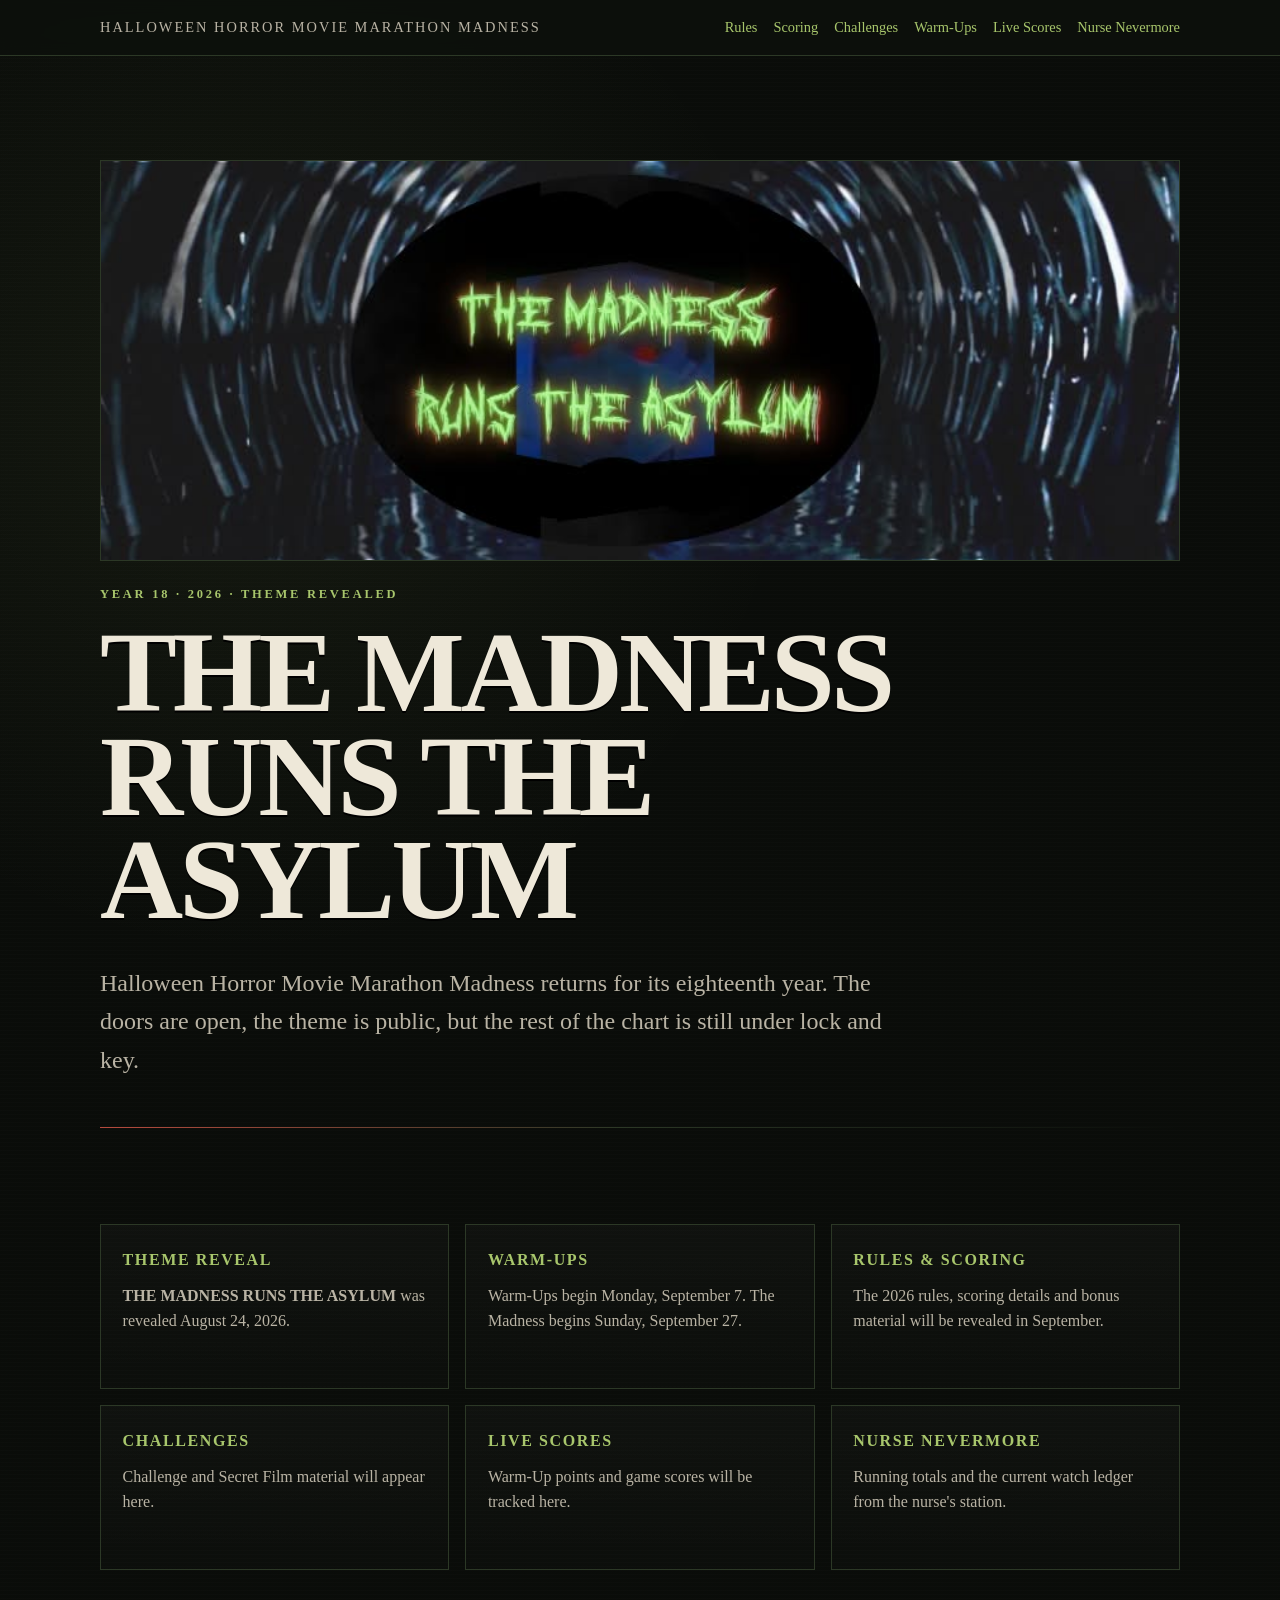
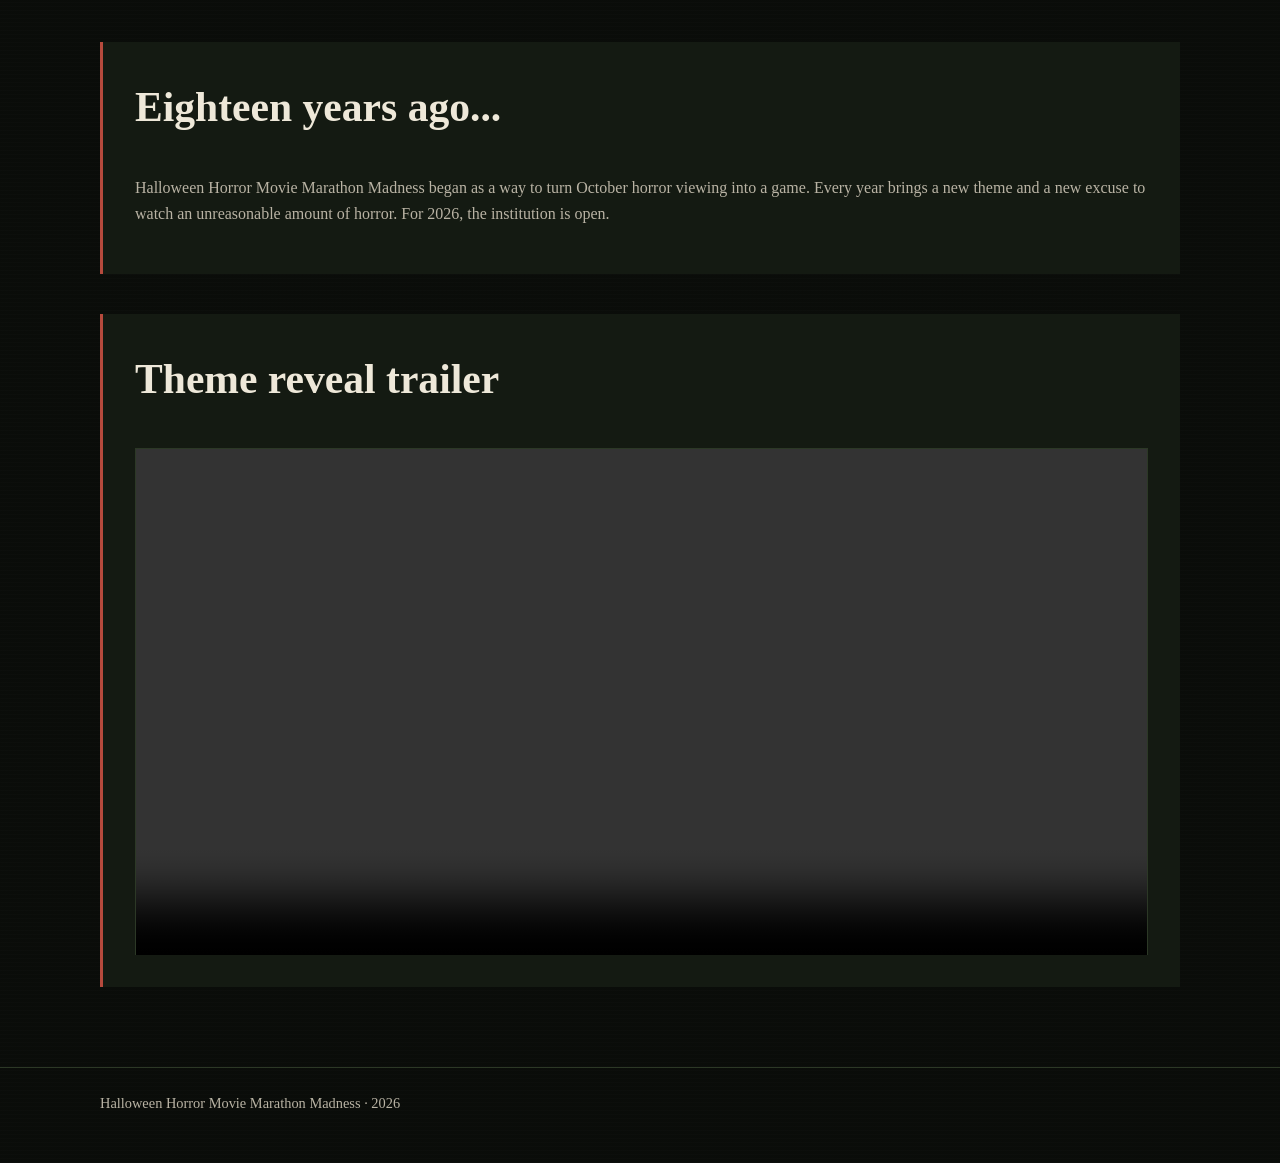
==== index.html @ efabafc4 "Bust Nurse Nevermore page cache" ====
<!doctype html>
<html lang="en">
<head>
  <meta charset="utf-8">
  <meta name="viewport" content="width=device-width, initial-scale=1">
  <meta name="theme-color" content="#11160f">
  <title>The Madness Runs the Asylum | Halloween Horror Movie Marathon Madness 2026</title>
  <link rel="stylesheet" href="style.css">
</head>
<body>
  <header>
    <div class="wrap">
      <nav aria-label="Primary">
        <a class="brand" href="index.html">Halloween Horror Movie Marathon Madness</a>
        <div class="navlinks">
          <a href="rules.html">Rules</a>
          <a href="scoring.html">Scoring</a>
          <a href="challenges.html">Challenges</a>
          <a href="warmups.html">Warm-Ups</a>
          <a href="live-scores.html?v=20260826-jenni">Live Scores</a>
          <a href="nurse-nevermore.html?v=20260929-2">Nurse Nevermore</a>
        </div>
      </nav>
    </div>
  </header>

  <main class="wrap">
    <section class="hero" aria-labelledby="title">
      <img src="Madness Tube.jfif" alt="The Madness Runs the Asylum banner" style="display:block;width:100%;height:auto;margin-bottom:1.5rem;border:1px solid var(--line);">
      <p class="kicker">Year 18 · 2026 · Theme Revealed</p>
      <h1 id="title">The Madness Runs the Asylum</h1>
      <p class="subhead">Halloween Horror Movie Marathon Madness returns for its eighteenth year. The doors are open, the theme is public, but the rest of the chart is still under lock and key.</p>
      <div class="divider" aria-hidden="true"></div>
    </section>

    <section class="grid" aria-label="2026 schedule">
      <article class="card"><h2>Theme Reveal</h2><p><strong>THE MADNESS RUNS THE ASYLUM</strong> was revealed August 24, 2026.</p></article>
      <a class="card" href="warmups.html" style="text-decoration:none;"><h2>Warm-Ups</h2><p>Warm-Ups begin Monday, September 7. The Madness begins Sunday, September 27.</p></a>
      <article class="card"><h2>Rules &amp; Scoring</h2><p>The 2026 rules, scoring details and bonus material will be revealed in September.</p></article>
      <article class="card"><h2>Challenges</h2><p>Challenge and Secret Film material will appear here.</p></article>
      <a class="card" href="live-scores.html?v=20260826-jenni" style="text-decoration:none;"><h2>Live Scores</h2><p>Warm-Up points and game scores will be tracked here.</p></a>
      <a class="card" href="nurse-nevermore.html?v=20260929-2" style="text-decoration:none;"><h2>Nurse Nevermore</h2><p>Running totals and the current watch ledger from the nurse's station.</p></a>
    </section>

    <section class="about"><h2>Eighteen years ago...</h2><p>Halloween Horror Movie Marathon Madness began as a way to turn October horror viewing into a game. Every year brings a new theme and a new excuse to watch an unreasonable amount of horror. For 2026, the institution is open.</p></section>

    <section class="notice compact-notice" id="theme-reveal-trailer">
      <h2>Theme reveal trailer</h2>
      <video controls preload="metadata" playsinline style="display:block;width:100%;height:auto;margin-top:1rem;background:#000;border:1px solid var(--line);">
        <source src="madness-theme-reveal-2026-web.mp4" type="video/mp4">
        Your browser does not support embedded video. <a href="madness-theme-reveal-2026-web.mp4">Open the theme reveal trailer.</a>
      </video>
    </section>
  </main>
  <footer><div class="wrap">Halloween Horror Movie Marathon Madness · 2026</div></footer>
  <!-- homepage refresh 2026-08-26 scores -->
</body>
</html>
---- style.css ----
:root {
  --bg: #0d100c;
  --panel: #141a12;
  --ink: #eee8d9;
  --muted: #b9b3a4;
  --acid: #a8c66c;
  --line: #2c3826;
  --danger: #b64a3d;
}

* { box-sizing: border-box; }
html { scroll-behavior: smooth; }
body {
  margin: 0;
  min-height: 100vh;
  background:
    radial-gradient(circle at 20% 15%, rgba(168,198,108,.07), transparent 34rem),
    linear-gradient(rgba(0,0,0,.22), rgba(0,0,0,.22)),
    repeating-linear-gradient(0deg, rgba(255,255,255,.012) 0 1px, transparent 1px 4px),
    var(--bg);
  color: var(--ink);
  font-family: Georgia, "Times New Roman", serif;
  line-height: 1.6;
}
a { color: var(--acid); }
.wrap { width: min(1080px, calc(100% - 2rem)); margin: 0 auto; }
header {
  padding: 1rem 0;
  border-bottom: 1px solid var(--line);
  position: sticky;
  top: 0;
  background: rgba(13,16,12,.94);
  backdrop-filter: blur(8px);
  z-index: 10;
}
nav { display:flex; align-items:center; justify-content:space-between; gap:1rem; }
.brand {
  font-size:.9rem;
  letter-spacing:.14em;
  text-transform:uppercase;
  color:var(--muted);
  text-decoration:none;
}
.navlinks { display:flex; gap:1rem; flex-wrap:wrap; justify-content:flex-end; }
.navlinks a { text-decoration:none; font-size:.9rem; }
.navlinks a:hover, .navlinks a:focus, .navlinks a[aria-current="page"] { text-decoration:underline; }
main { padding:4.5rem 0 5rem; }
.hero { min-height:68vh; display:grid; align-content:center; padding:2rem 0 4rem; }
.kicker {
  margin:0 0 1rem;
  color:var(--acid);
  text-transform:uppercase;
  letter-spacing:.22em;
  font-size:.78rem;
  font-weight:700;
}
h1 {
  margin:0;
  max-width:900px;
  font-size:clamp(3rem,9vw,7.6rem);
  line-height:.9;
  text-transform:uppercase;
  letter-spacing:-.035em;
  text-wrap:balance;
  text-shadow:0 2px 0 #000;
}
.page-title { font-size:clamp(2.8rem,8vw,5.8rem); }
.subhead { max-width:820px; margin:2rem 0 0; font-size:clamp(1.1rem,2.3vw,1.5rem); color:var(--muted); }
.divider { margin:3rem 0 0; height:1px; background:linear-gradient(90deg,var(--danger),var(--line) 48%,transparent); }
.grid { display:grid; grid-template-columns:repeat(3,1fr); gap:1rem; margin-top:2rem; }
.card {
  background:linear-gradient(180deg,rgba(255,255,255,.025),rgba(255,255,255,.008));
  border:1px solid var(--line);
  padding:1.35rem;
  min-height:165px;
}
.card h2 { margin:0 0 .65rem; font-size:1rem; color:var(--acid); text-transform:uppercase; letter-spacing:.1em; }
.card p { margin:0; color:var(--muted); }
.about, .notice {
  margin-top:4.5rem;
  padding:2rem;
  border-left:3px solid var(--danger);
  background:var(--panel);
}
.compact-notice { margin-top:2.5rem; }
.about h2, .notice h2 { margin-top:0; font-size:clamp(1.7rem,4vw,2.6rem); }
.about p, .notice p { color:var(--muted); }
.notice p + p { margin-top:1rem; }
.score-grid {
  display:grid;
  grid-template-columns:repeat(3,1fr);
  gap:1rem;
  margin-top:2rem;
}
.score-card {
  border:1px solid var(--line);
  background:rgba(255,255,255,.018);
  padding:1.4rem;
}
.score-card h2 { margin:.5rem 0; font-size:1.15rem; color:var(--acid); text-transform:uppercase; letter-spacing:.08em; }
.score-card p { color:var(--muted); margin:.5rem 0 0; }
.score-number { display:block; font-size:clamp(2.6rem,5vw,4.5rem); line-height:1; font-weight:700; color:var(--ink); }
.content-section { margin-top:5rem; }
.section-title { margin:.2rem 0 1rem; font-size:clamp(2rem,5vw,3.6rem); line-height:1.05; }
.section-intro { max-width:860px; color:var(--muted); }
.bonus-list {
  list-style:none;
  padding:0;
  margin:2rem 0 0;
  counter-reset:bonus;
  display:grid;
  gap:.75rem;
}
.bonus-list li {
  counter-increment:bonus;
  position:relative;
  padding:1.15rem 1.25rem 1.15rem 4.25rem;
  border:1px solid var(--line);
  background:rgba(255,255,255,.015);
}
.bonus-list li::before {
  content:counter(bonus);
  position:absolute;
  left:1rem;
  top:.85rem;
  width:2.25rem;
  height:2.25rem;
  display:grid;
  place-items:center;
  border:1px solid var(--acid);
  color:var(--acid);
  font-weight:700;
}
.atb {
  display:block;
  margin-top:.55rem;
  color:#e08a78;
  font-weight:700;
}
.name-grid {
  display:grid;
  grid-template-columns:repeat(3,1fr);
  gap:.65rem;
  margin-top:1.5rem;
}
.name-grid span {
  padding:.75rem .9rem;
  border:1px solid var(--line);
  background:rgba(255,255,255,.015);
}
.undead-note {
  margin-top:1rem;
  padding:1rem 1.15rem;
  border:1px solid var(--acid);
  color:var(--ink);
}
.rule-list {
  margin:2rem 0 0;
  padding:0;
  list-style:none;
  counter-reset:rule;
  display:grid;
  gap:.8rem;
}
.rule-list li {
  counter-increment:rule;
  position:relative;
  padding:1.15rem 1.3rem 1.15rem 4rem;
  border:1px solid var(--line);
  background:rgba(255,255,255,.014);
  color:var(--muted);
}
.rule-list li::before {
  content:counter(rule);
  position:absolute;
  left:1rem;
  top:1rem;
  color:var(--acid);
  font-size:1.35rem;
  font-weight:700;
}
.rule-list strong { color:var(--ink); }
.check-grid {
  display:grid;
  grid-template-columns:repeat(3,1fr);
  gap:.7rem;
  margin:1.75rem 0;
}
.check-grid div,
.mini-card {
  border:1px solid var(--line);
  background:rgba(255,255,255,.014);
  padding:1rem 1.1rem;
}
.check-grid div::before {
  content:"✓";
  color:var(--acid);
  margin-right:.55rem;
  font-weight:700;
}
.genre-columns {
  margin:2rem 0 0;
  padding:0;
  list-style:none;
  columns:3 220px;
  column-gap:2rem;
}
.genre-columns li {
  break-inside:avoid;
  padding:.28rem 0 .28rem 1.1rem;
  position:relative;
  color:var(--muted);
}
.genre-columns li::before {
  content:"•";
  position:absolute;
  left:0;
  color:var(--acid);
}
.rule-callout {
  margin-top:2rem;
  padding:1.15rem 1.3rem;
  border:1px solid var(--line);
  border-left:3px solid var(--acid);
  background:rgba(168,198,108,.035);
  color:var(--muted);
}
.rule-callout strong { color:var(--ink); }
.rules-grid {
  display:grid;
  grid-template-columns:repeat(3,1fr);
  gap:1rem;
  margin-top:2rem;
}
.mini-card h3 {
  margin:0 0 .6rem;
  color:var(--acid);
  text-transform:uppercase;
  letter-spacing:.06em;
  font-size:1rem;
}
.mini-card p { margin:0; color:var(--muted); }
.event-columns { columns:2 280px; }

img[alt="Shock Treatment 1981 movie poster"] {
  content: url("https://cdn.posteritati.com/posters/000/000/021/257/shock-treatment-md-web.jpg") !important;
}
img[alt="Hairspray 1988 John Waters movie poster"] {
  content: url("https://www.cinemaclock.com/images/posters/1000x1500/78/hairspray-1988-us-poster.jpg") !important;
}

footer { border-top:1px solid var(--line); color:var(--muted); padding:1.5rem 0 3rem; font-size:.9rem; }
@media (max-width:760px) {
  main { padding-top:2.5rem; }
  .hero { min-height:auto; padding-top:2rem; }
  .grid, .score-grid, .name-grid, .check-grid, .rules-grid { grid-template-columns:1fr; }
  .about, .notice { padding:1.35rem; }
  nav { align-items:flex-start; }
  .navlinks { gap:.65rem; }
  .bonus-list li { padding-left:3.8rem; }
  .genre-columns, .event-columns { columns:1; }
}


/* Full rules document page */
.rules-access {
  margin-top:2.5rem;
  padding:2rem;
  border:1px solid var(--line);
  border-left:3px solid var(--danger);
  background:var(--panel);
}
.rules-access-copy h2,
.rules-reader-heading h2 {
  margin:.15rem 0 .7rem;
  font-size:clamp(1.8rem,4vw,3rem);
  line-height:1.05;
}
.rules-access-copy p:last-child,
.rules-reader-heading p:last-child {
  margin-bottom:0;
  color:var(--muted);
}
.rules-actions {
  display:grid;
  grid-template-columns:repeat(3,1fr);
  gap:.8rem;
  margin-top:1.5rem;
}
.rules-action {
  display:block;
  padding:1rem 1.1rem;
  border:1px solid var(--line);
  background:rgba(255,255,255,.018);
  color:var(--ink);
  text-decoration:none;
}
.rules-action:hover,
.rules-action:focus {
  border-color:var(--acid);
  background:rgba(168,198,108,.055);
}
.rules-action strong {
  display:block;
  color:var(--acid);
  text-transform:uppercase;
  letter-spacing:.07em;
  font-size:.95rem;
}
.rules-action span {
  display:block;
  margin-top:.3rem;
  color:var(--muted);
  font-size:.9rem;
}
.rules-reader { margin-top:4rem; }
.rules-reader-heading { margin-bottom:1.25rem; }
.rules-document {
  overflow:hidden;
  border:1px solid var(--line);
  background:#fff;
  box-shadow:0 1.2rem 3rem rgba(0,0,0,.28);
}
.rules-document iframe {
  display:block;
  width:100%;
  height:85vh;
  min-height:720px;
  border:0;
  background:#fff;
}
@media (max-width:760px) {
  .rules-access { padding:1.35rem; }
  .rules-actions { grid-template-columns:1fr; }
  .rules-document iframe { height:78vh; min-height:560px; }
}
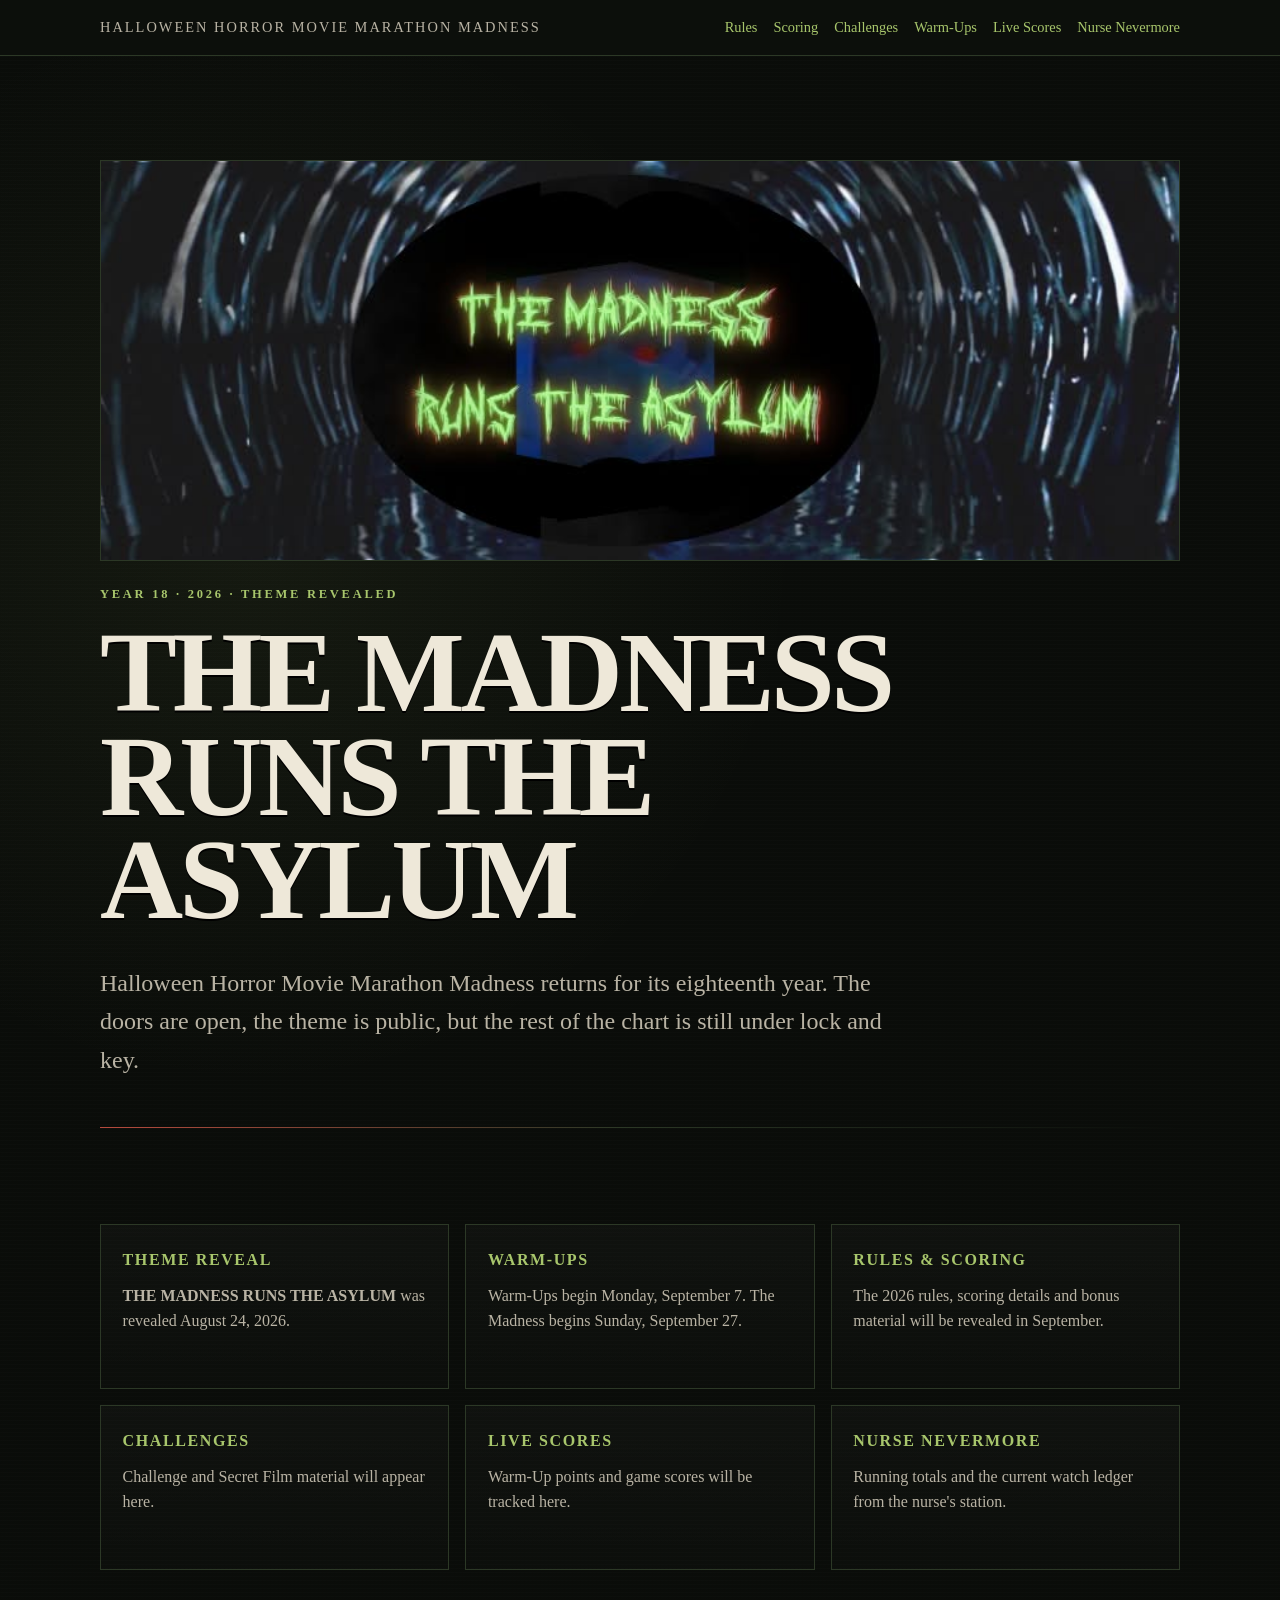
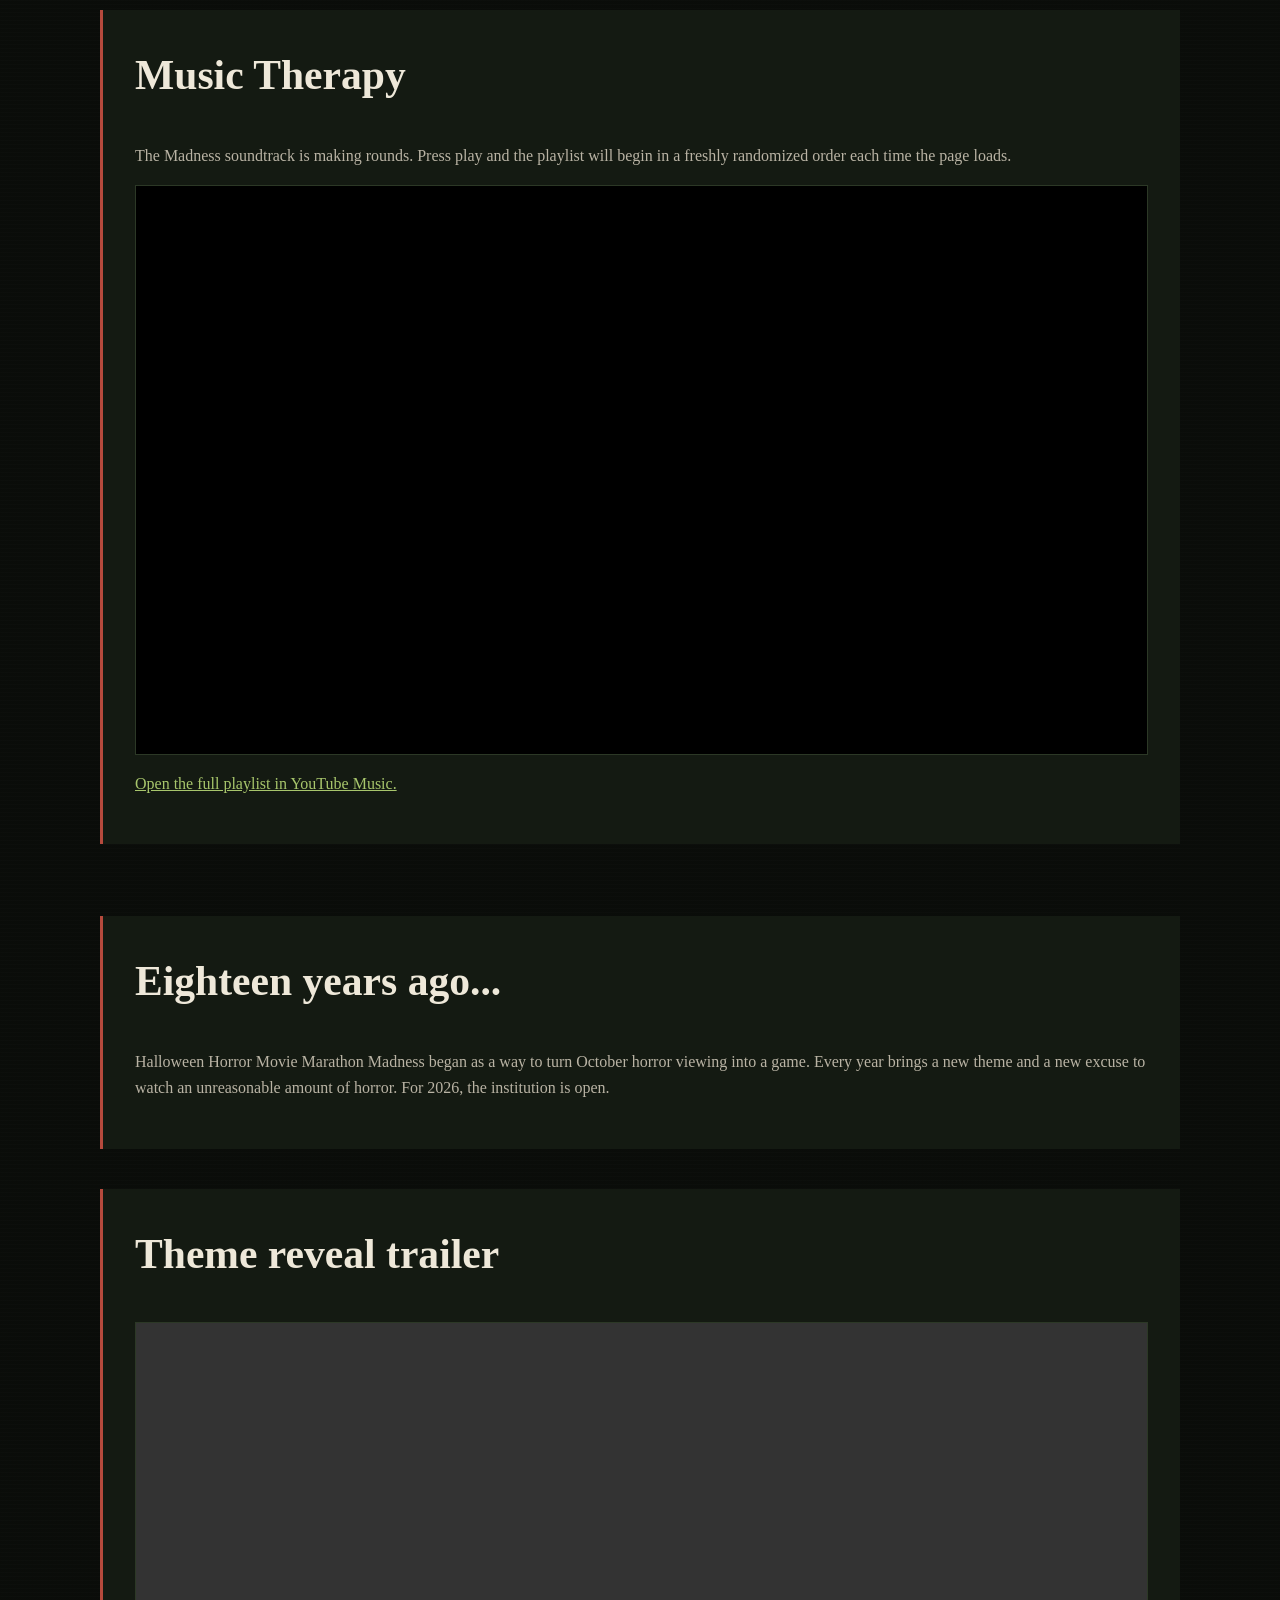
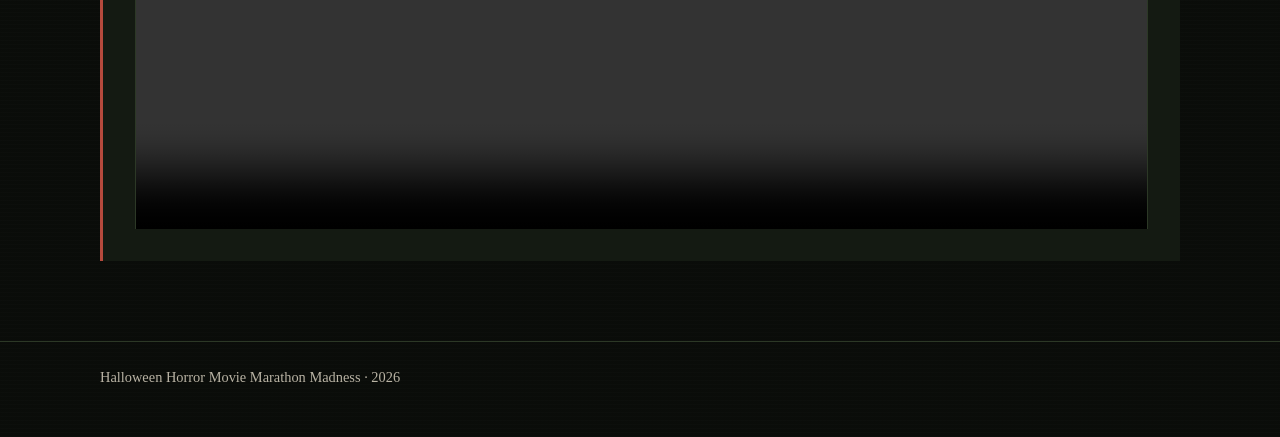
==== commit 85a5198a: "Add shuffled Madness YouTube Music playlist to homepage" ====
--- a/index.html
+++ b/index.html
@@ -42,6 +42,16 @@
       <a class="card" href="nurse-nevermore.html?v=20260929-2" style="text-decoration:none;"><h2>Nurse Nevermore</h2><p>Running totals and the current watch ledger from the nurse's station.</p></a>
     </section>
 
+
+    <section class="notice compact-notice" id="madness-music">
+      <h2>Music Therapy</h2>
+      <p>The Madness soundtrack is making rounds. Press play and the playlist will begin in a freshly randomized order each time the page loads.</p>
+      <div style="position:relative;width:100%;aspect-ratio:16/9;margin-top:1rem;background:#000;border:1px solid var(--line);">
+        <div id="madness-music-player" style="position:absolute;inset:0;"></div>
+      </div>
+      <p><a href="https://music.youtube.com/playlist?list=PLGcu5y5Cl1YQ&si=rPMqte5razhns0Fn" target="_blank" rel="noopener">Open the full playlist in YouTube Music.</a></p>
+    </section>
+
     <section class="about"><h2>Eighteen years ago...</h2><p>Halloween Horror Movie Marathon Madness began as a way to turn October horror viewing into a game. Every year brings a new theme and a new excuse to watch an unreasonable amount of horror. For 2026, the institution is open.</p></section>
 
     <section class="notice compact-notice" id="theme-reveal-trailer">
@@ -54,5 +64,55 @@
   </main>
   <footer><div class="wrap">Halloween Horror Movie Marathon Madness · 2026</div></footer>
   <!-- homepage refresh 2026-08-26 scores -->
+
+  <script>
+    (function () {
+      const playlistId = 'PLGcu5y5Cl1YQ';
+      let randomized = false;
+
+      function shuffle(items) {
+        for (let i = items.length - 1; i > 0; i--) {
+          const j = Math.floor(Math.random() * (i + 1));
+          [items[i], items[j]] = [items[j], items[i]];
+        }
+        return items;
+      }
+
+      window.onYouTubeIframeAPIReady = function () {
+        new YT.Player('madness-music-player', {
+          width: '100%',
+          height: '100%',
+          playerVars: {
+            playsinline: 1,
+            rel: 0
+          },
+          events: {
+            onReady: function (event) {
+              event.target.cuePlaylist({
+                listType: 'playlist',
+                list: playlistId,
+                index: 0,
+                startSeconds: 0
+              });
+            },
+            onStateChange: function (event) {
+              if (event.data === YT.PlayerState.CUED && !randomized) {
+                const playlist = event.target.getPlaylist();
+                if (playlist && playlist.length) {
+                  randomized = true;
+                  event.target.cuePlaylist(shuffle(playlist.slice()), 0, 0);
+                }
+              }
+            }
+          }
+        });
+      };
+
+      const tag = document.createElement('script');
+      tag.src = 'https://www.youtube.com/iframe_api';
+      document.head.appendChild(tag);
+    })();
+  </script>
+  <!-- Cloudflare Web Analytics --><script type='module' src='https://static.cloudflareinsights.com/beacon.min.js' data-cf-beacon='{"token": "ce1052a07f9b48a684633f1fd419a40d"}'></script><!-- End Cloudflare Web Analytics -->
 </body>
 </html>
